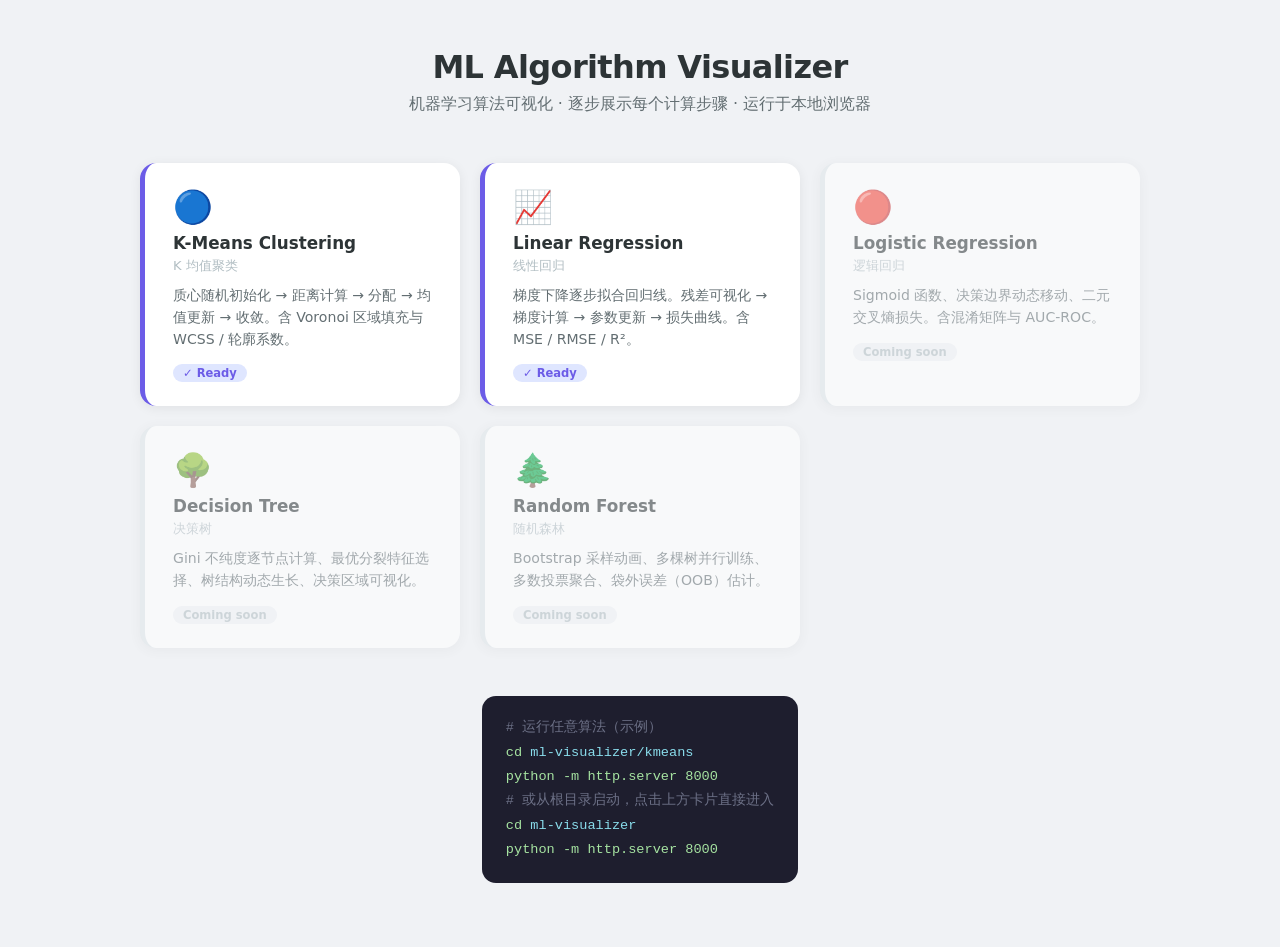
==== index.html @ ca7aaf40 "linear-regression: add step-by-step gradient descent visualization - Gradient descent on x-centered " ====
<!DOCTYPE html>
<html lang="en">
<head>
  <meta charset="UTF-8" />
  <meta name="viewport" content="width=device-width, initial-scale=1.0" />
  <title>ML Algorithm Visualizer</title>
  <style>
    *, *::before, *::after { box-sizing: border-box; margin: 0; padding: 0; }

    body {
      font-family: 'Segoe UI', system-ui, -apple-system, sans-serif;
      background: #f0f2f5;
      color: #2d3436;
      min-height: 100vh;
      display: flex;
      flex-direction: column;
      align-items: center;
      padding: 48px 24px 64px;
    }

    header {
      text-align: center;
      margin-bottom: 48px;
    }
    header h1 {
      font-size: 2rem;
      font-weight: 800;
      letter-spacing: -0.02em;
      margin-bottom: 8px;
    }
    header .sub {
      font-size: 1rem;
      color: #636e72;
    }

    .grid {
      display: grid;
      grid-template-columns: repeat(auto-fill, minmax(300px, 1fr));
      gap: 20px;
      width: 100%;
      max-width: 1000px;
    }

    .card {
      background: #fff;
      border-radius: 16px;
      padding: 28px 28px 24px;
      box-shadow: 0 2px 12px rgba(0,0,0,0.07);
      text-decoration: none;
      color: inherit;
      display: flex;
      flex-direction: column;
      gap: 10px;
      border-left: 5px solid #dfe6e9;
      transition: transform 0.15s, box-shadow 0.15s, border-color 0.15s;
    }
    .card:hover {
      transform: translateY(-3px);
      box-shadow: 0 8px 24px rgba(0,0,0,0.12);
    }
    .card.ready       { border-left-color: #6c5ce7; }
    .card.coming-soon { opacity: 0.55; cursor: default; pointer-events: none; }

    .card-icon   { font-size: 2rem; line-height: 1; }
    .card-title  { font-size: 1.05rem; font-weight: 700; }
    .card-cn     { font-size: 0.82rem; color: #b2bec3; margin-top: -6px; }
    .card-desc   { font-size: 0.88rem; color: #636e72; line-height: 1.55; }
    .card-badge  {
      display: inline-block;
      font-size: 0.72rem;
      font-weight: 600;
      padding: 2px 10px;
      border-radius: 20px;
      align-self: flex-start;
      margin-top: 4px;
    }
    .badge-ready { background: #dfe6ff; color: #6c5ce7; }
    .badge-soon  { background: #f0f2f5; color: #b2bec3; }

    .how-to {
      margin-top: 48px;
      max-width: 600px;
      background: #1e1e2e;
      border-radius: 14px;
      padding: 20px 24px;
      color: #a6adc8;
      font-family: 'Cascadia Code', 'Consolas', monospace;
      font-size: 0.85rem;
      line-height: 1.8;
    }
    .how-to .comment { color: #6c7086; }
    .how-to .cmd     { color: #a6e3a1; }
    .how-to .path    { color: #89dceb; }
  </style>
</head>
<body>

  <header>
    <h1>ML Algorithm Visualizer</h1>
    <p class="sub">机器学习算法可视化 · 逐步展示每个计算步骤 · 运行于本地浏览器</p>
  </header>

  <div class="grid">

    <a class="card ready" href="kmeans/index.html">
      <div class="card-icon">🔵</div>
      <div class="card-title">K-Means Clustering</div>
      <div class="card-cn">K 均值聚类</div>
      <div class="card-desc">质心随机初始化 → 距离计算 → 分配 → 均值更新 → 收敛。含 Voronoi 区域填充与 WCSS / 轮廓系数。</div>
      <span class="card-badge badge-ready">✓ Ready</span>
    </a>

    <a class="card ready" href="linear-regression/index.html">
      <div class="card-icon">📈</div>
      <div class="card-title">Linear Regression</div>
      <div class="card-cn">线性回归</div>
      <div class="card-desc">梯度下降逐步拟合回归线。残差可视化 → 梯度计算 → 参数更新 → 损失曲线。含 MSE / RMSE / R²。</div>
      <span class="card-badge badge-ready">✓ Ready</span>
    </a>

    <div class="card coming-soon">
      <div class="card-icon">🔴</div>
      <div class="card-title">Logistic Regression</div>
      <div class="card-cn">逻辑回归</div>
      <div class="card-desc">Sigmoid 函数、决策边界动态移动、二元交叉熵损失。含混淆矩阵与 AUC-ROC。</div>
      <span class="card-badge badge-soon">Coming soon</span>
    </div>

    <div class="card coming-soon">
      <div class="card-icon">🌳</div>
      <div class="card-title">Decision Tree</div>
      <div class="card-cn">决策树</div>
      <div class="card-desc">Gini 不纯度逐节点计算、最优分裂特征选择、树结构动态生长、决策区域可视化。</div>
      <span class="card-badge badge-soon">Coming soon</span>
    </div>

    <div class="card coming-soon">
      <div class="card-icon">🌲</div>
      <div class="card-title">Random Forest</div>
      <div class="card-cn">随机森林</div>
      <div class="card-desc">Bootstrap 采样动画、多棵树并行训练、多数投票聚合、袋外误差（OOB）估计。</div>
      <span class="card-badge badge-soon">Coming soon</span>
    </div>

  </div>

  <div class="how-to">
    <span class="comment"># 运行任意算法（示例）</span><br>
    <span class="cmd">cd</span> <span class="path">ml-visualizer/kmeans</span><br>
    <span class="cmd">python -m http.server 8000</span><br>
    <span class="comment"># 或从根目录启动，点击上方卡片直接进入</span><br>
    <span class="cmd">cd</span> <span class="path">ml-visualizer</span><br>
    <span class="cmd">python -m http.server 8000</span>
  </div>

</body>
</html>
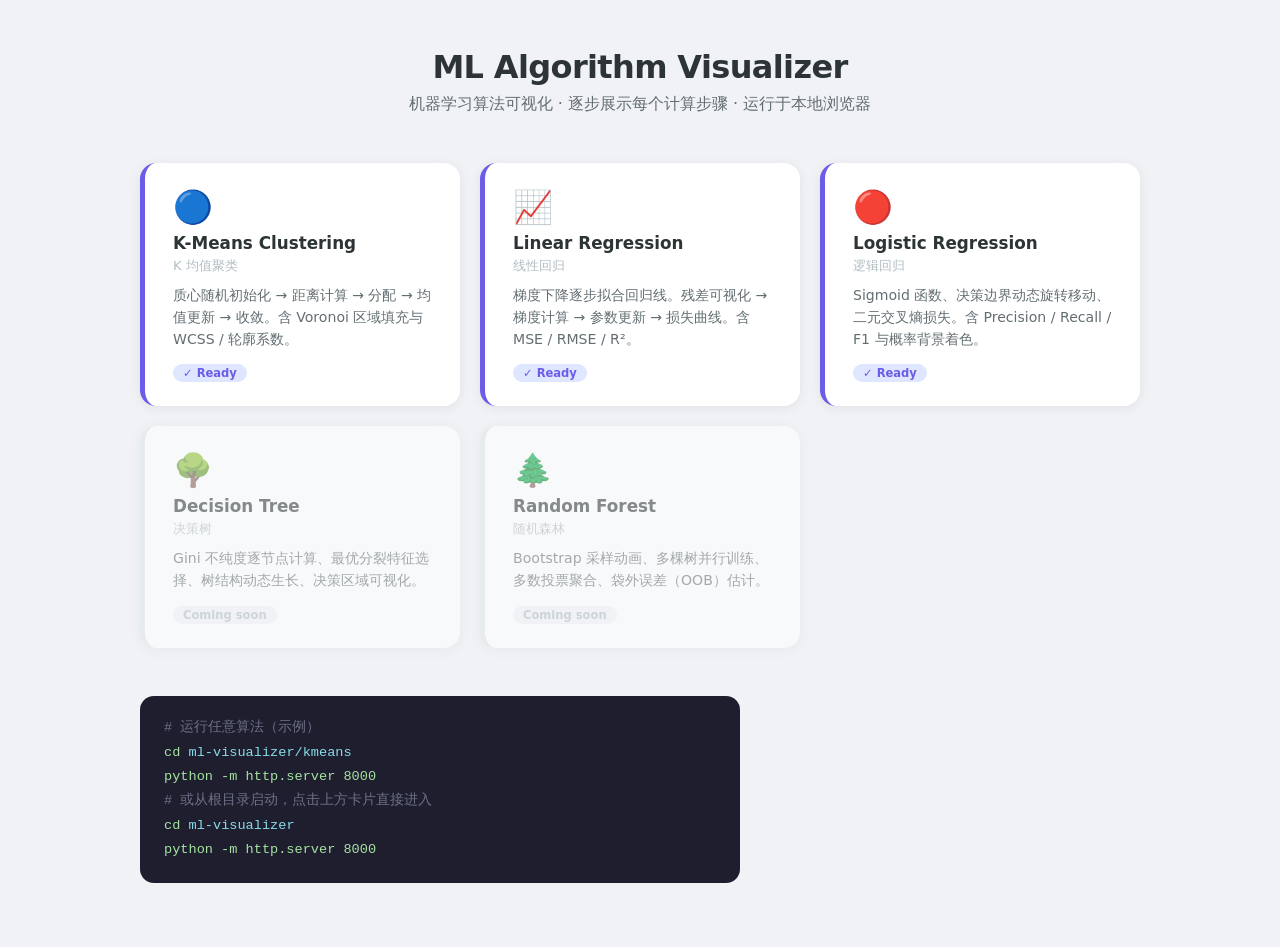
==== commit 7d48b7cd: "logistic-regression: add step-by-step sigmoid + decision boundary visualization" ====
--- a/index.html
+++ b/index.html
@@ -1,4 +1,8 @@
-<!DOCTYPE html>
+<!--
+ RUN python -m http.server 8000
+ http://localhost:8000
+-->
+<DOCTYPE html>
 <html lang="en">
 <head>
   <meta charset="UTF-8" />
@@ -118,13 +122,13 @@
       <span class="card-badge badge-ready">✓ Ready</span>
     </a>
 
-    <div class="card coming-soon">
+    <a class="card ready" href="logistic-regression/index.html">
       <div class="card-icon">🔴</div>
       <div class="card-title">Logistic Regression</div>
       <div class="card-cn">逻辑回归</div>
-      <div class="card-desc">Sigmoid 函数、决策边界动态移动、二元交叉熵损失。含混淆矩阵与 AUC-ROC。</div>
-      <span class="card-badge badge-soon">Coming soon</span>
-    </div>
+      <div class="card-desc">Sigmoid 函数、决策边界动态旋转移动、二元交叉熵损失。含 Precision / Recall / F1 与概率背景着色。</div>
+      <span class="card-badge badge-ready">✓ Ready</span>
+    </a>
 
     <div class="card coming-soon">
       <div class="card-icon">🌳</div>
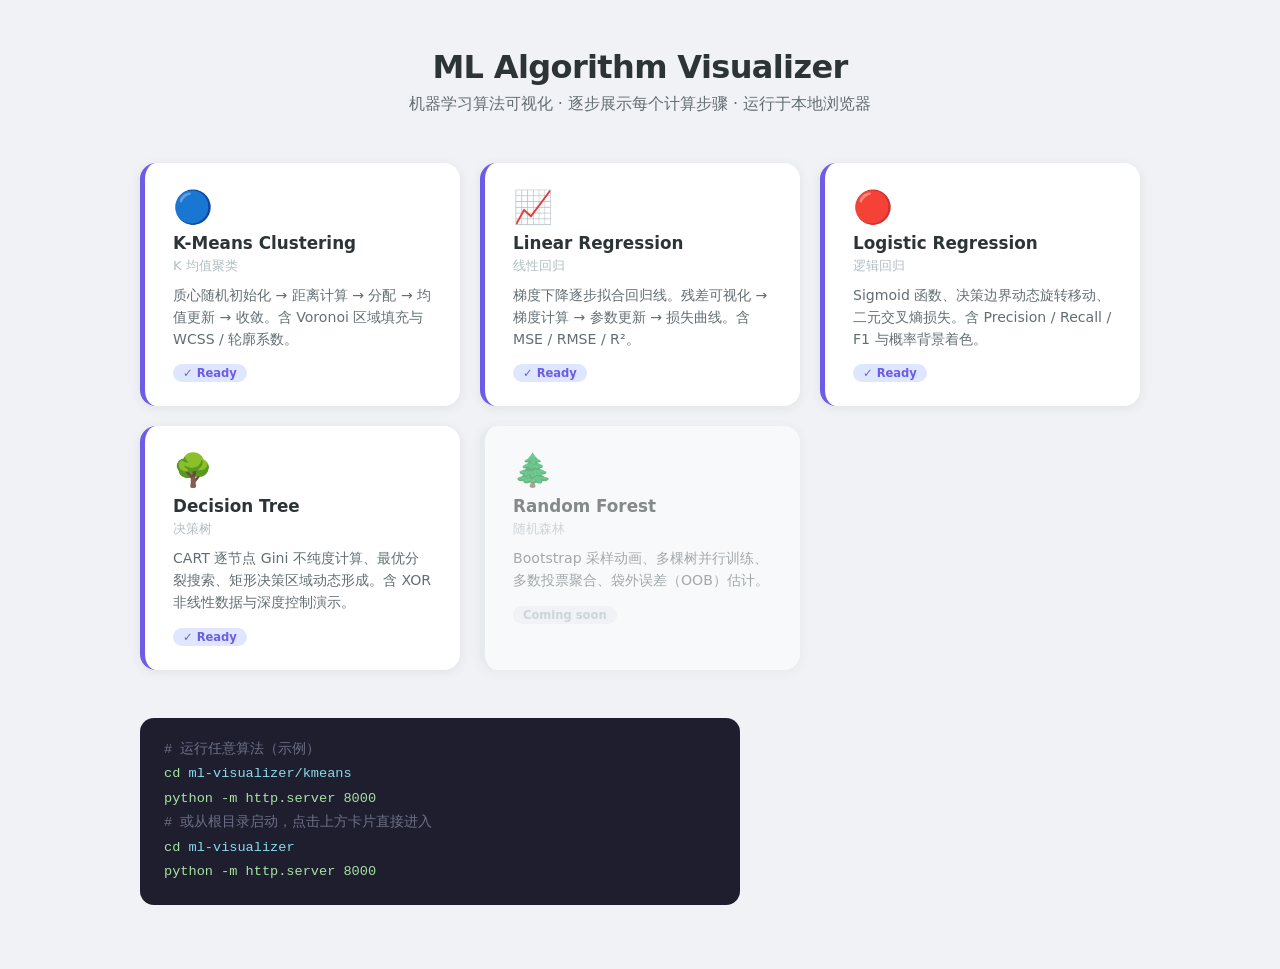
==== commit 26c104aa: "decision-tree: add CART step-by-step Gini impurity visualizer" ====
--- a/index.html
+++ b/index.html
@@ -130,13 +130,13 @@
       <span class="card-badge badge-ready">✓ Ready</span>
     </a>
 
-    <div class="card coming-soon">
+    <a class="card ready" href="decision-tree/index.html">
       <div class="card-icon">🌳</div>
       <div class="card-title">Decision Tree</div>
       <div class="card-cn">决策树</div>
-      <div class="card-desc">Gini 不纯度逐节点计算、最优分裂特征选择、树结构动态生长、决策区域可视化。</div>
-      <span class="card-badge badge-soon">Coming soon</span>
-    </div>
+      <div class="card-desc">CART 逐节点 Gini 不纯度计算、最优分裂搜索、矩形决策区域动态形成。含 XOR 非线性数据与深度控制演示。</div>
+      <span class="card-badge badge-ready">✓ Ready</span>
+    </a>
 
     <div class="card coming-soon">
       <div class="card-icon">🌲</div>
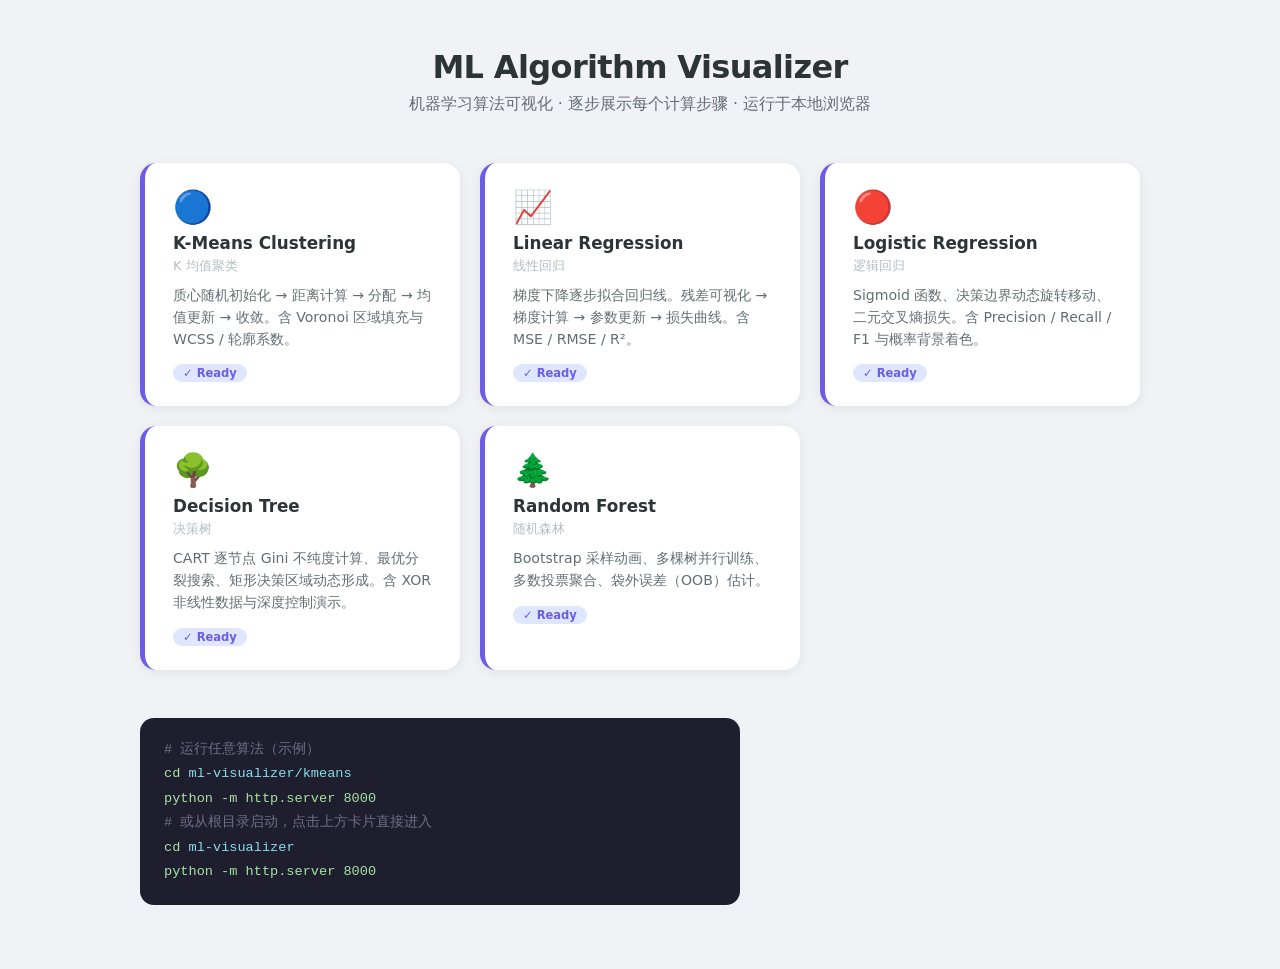
==== commit c114ec66: "Enable Random Forest card on homepage" ====
--- a/index.html
+++ b/index.html
@@ -138,13 +138,13 @@
       <span class="card-badge badge-ready">✓ Ready</span>
     </a>
 
-    <div class="card coming-soon">
+    <a class="card ready" href="random-forest/index.html">
       <div class="card-icon">🌲</div>
       <div class="card-title">Random Forest</div>
       <div class="card-cn">随机森林</div>
       <div class="card-desc">Bootstrap 采样动画、多棵树并行训练、多数投票聚合、袋外误差（OOB）估计。</div>
-      <span class="card-badge badge-soon">Coming soon</span>
-    </div>
+      <span class="card-badge badge-ready">✓ Ready</span>
+    </a>
 
   </div>
 
